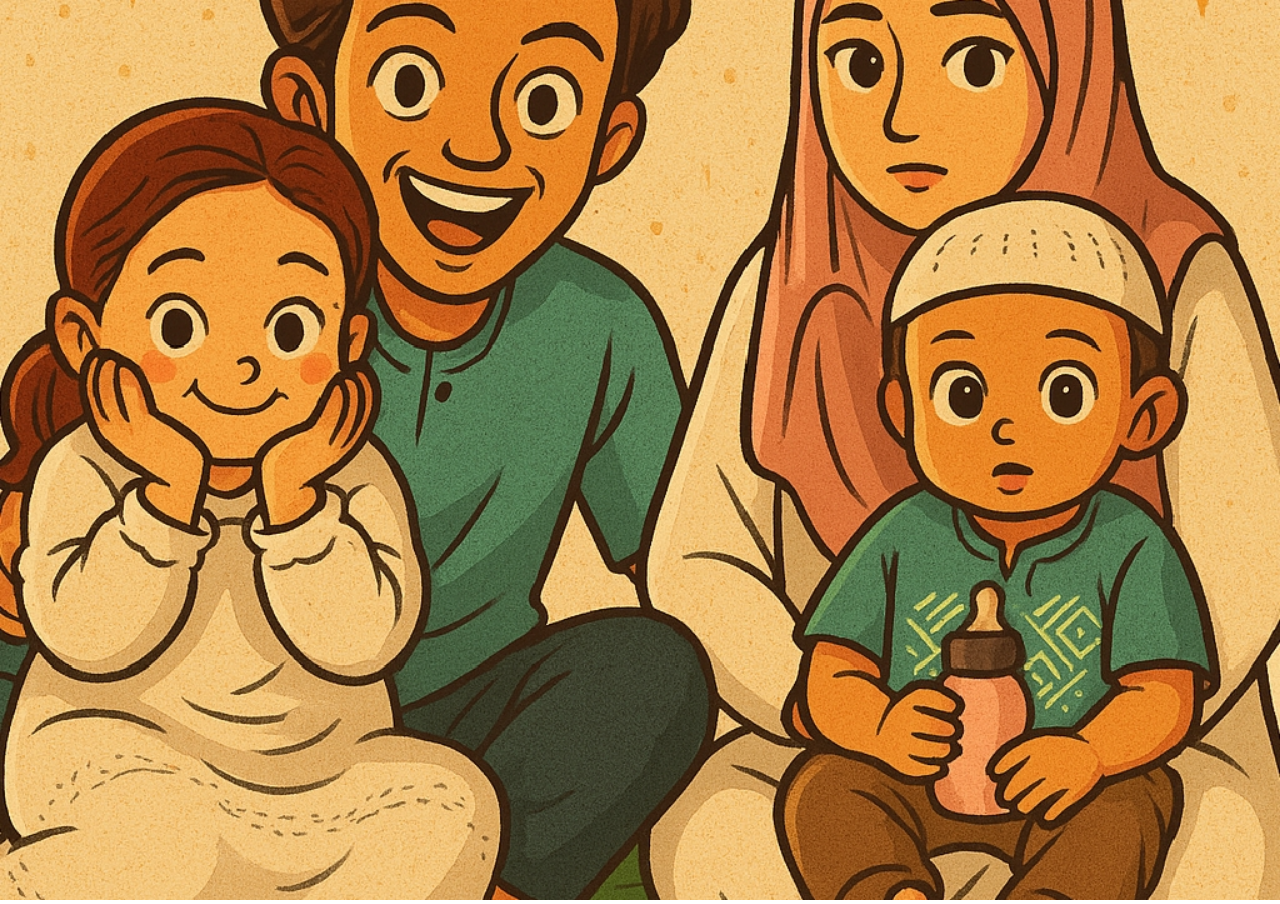
==== index.html @ e2adc7dc "Initial commit Azcha Home" ====
<!DOCTYPE html>
<html lang="id">
<head>
  <meta charset="UTF-8">
  <meta name="viewport" content="width=device-width, initial-scale=1.0">
  <title>Azcha Home</title>
  <link rel="stylesheet" href="style.css">
</head>
<body>
  <!-- Loading Screen -->
  <div id="loading">
    <img src="assets/menu/loadscreen.jpg" alt="Loading" class="full-screen">
  </div>

  <!-- Main Content -->
  <div id="main-content" class="hidden">
    <!-- Background -->
    <img src="assets/menu/background1.jpg" class="background">

    <!-- Banner atas + profil -->
    <div class="banner-top">
      <img src="assets/menu/banner1.jpg" class="banner">
      <img src="assets/menu/profile.png" class="profile" onclick="alert('Profil clicked!')">
    </div>

    <!-- Grid 4 icon -->
    <div class="grid-container">
      <div class="grid-item" onclick="iconClicked(this)">
        <img src="assets/menu/icon1.png">
        <span>Belajar</span>
      </div>
      <div class="grid-item" onclick="iconClicked(this)">
        <img src="assets/menu/icon2.png">
        <span>Moment</span>
      </div>
      <div class="grid-item" onclick="iconClicked(this)">
        <img src="assets/menu/icon3.png">
        <span>Tontonan Baik</span>
      </div>
      <div class="grid-item" onclick="iconClicked(this)">
        <img src="assets/menu/icon4.png">
        <span>Membantu Ibu</span>
      </div>
    </div>

    <!-- Banner bawah -->
    <div class="banner-bottom">
      <img src="assets/menu/banner2.jpg" class="banner">
    </div>
  </div>

  <script src="script.js"></script>
</body>
</html>
---- style.css ----
body, html {
  margin: 0;
  padding: 0;
  font-family: Arial, sans-serif;
}

.hidden { display: none; }

.full-screen {
  width: 100%;
  height: 100vh;
  object-fit: cover;
}

.background {
  position: fixed;
  width: 100%;
  height: 100vh;
  object-fit: cover;
  z-index: -1;
}

.banner-top {
  position: relative;
}

.banner {
  width: 100%;
  display: block;
}

.profile {
  width: 50px;
  height: 50px;
  position: absolute;
  top: 10px;
  right: 10px;
  cursor: pointer;
}

.grid-container {
  display: grid;
  grid-template-columns: repeat(2, 1fr);
  gap: 20px;
  padding: 20px;
}

.grid-item {
  text-align: center;
  cursor: pointer;
  transition: transform 0.2s;
}

.grid-item img {
  width: 100px;
  height: 100px;
}

.grid-item span {
  display: block;
  margin-top: 8px;
  font-weight: bold;
}

.banner-bottom {
  margin-top: 20px;
}
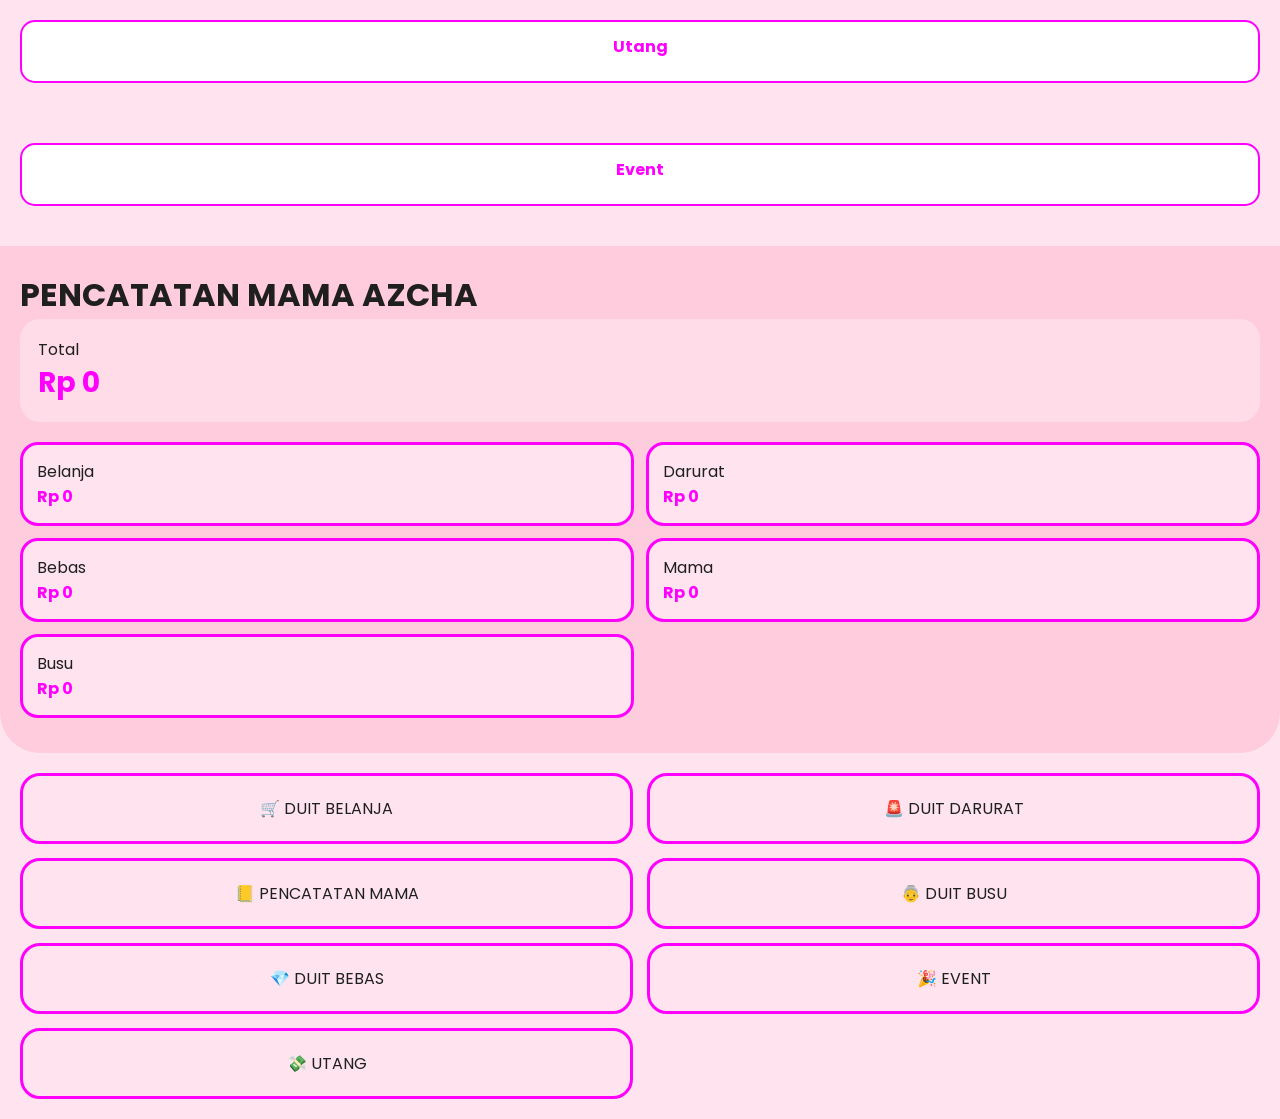
==== commit d1652f79: "Rename Catatan 2 mama.html to index.html" ====
--- a/index.html
+++ b/index.html
@@ -1,54 +1,703 @@
 <!DOCTYPE html>
 <html lang="id">
 <head>
-  <meta charset="UTF-8">
-  <meta name="viewport" content="width=device-width, initial-scale=1.0">
-  <title>Azcha Home</title>
-  <link rel="stylesheet" href="style.css">
+  <link rel="manifest" href="manifest.json">
+<meta name="theme-color" content="#ff00ff">
+<link rel="apple-touch-icon" href="logo192.png">
+<meta charset="UTF-8">
+<meta name="viewport" content="width=device-width, initial-scale=1.0">
+<title>Pencatatan Mama Azcha</title>
+
+<link href="https://fonts.googleapis.com/css2?family=Poppins:wght@400;600;700&display=swap" rel="stylesheet">
+
+<style>
+* { margin:0; padding:0; box-sizing:border-box; font-family:'Poppins', sans-serif; }
+body { background:#ffe4f0; color:#1f1f1f; }
+
+/* HEADER */
+.header {
+  padding:25px 20px 35px;
+  background:#ffccdd;
+  border-radius:0 0 40px 40px;
+}
+
+/* EVENT LIST di atas saldo */
+.event-wrapper {
+  padding:20px;
+  margin-bottom:20px;
+}
+
+.event-card {
+  background:white;
+  border:2px solid #ff00ff;
+  border-radius:15px;
+  padding:12px;
+}
+
+.event-title {
+  font-weight:700;
+  margin-bottom:10px;
+  color:#ff00ff;
+  text-align:center;
+}
+
+/* GRID EVENT */
+.event-grid {
+  display:grid;
+  grid-template-columns: repeat(auto-fill,minmax(120px,1fr));
+  gap:10px;
+}
+
+.event-item {
+  background:#ffe4f0;
+  border:2px solid #ff00ff;
+  border-radius:12px;
+  padding:10px;
+  text-align:center;
+  font-size:14px;
+}
+
+.event-btn {
+  margin-top:8px;
+  padding:6px 10px;
+  border:none;
+  border-radius:10px;
+  background:#ff00ff;
+  color:white;
+  cursor:pointer;
+  width:100%;
+  transition:0.2s;
+}
+
+.event-btn:hover { transform:scale(1.05); }
+
+/* SALDO */
+.total-box {
+  padding:18px;
+  border-radius:20px;
+  background:rgba(255,255,255,0.3);
+}
+
+.total-value { font-size:28px; font-weight:700; color:#ff00ff; }
+
+.saldo-grid {
+  display:grid;
+  grid-template-columns: repeat(2,1fr);
+  gap:12px;
+  margin-top:20px;
+}
+
+.card {
+  background:#ffe4f0;
+  padding:14px;
+  border-radius:18px;
+  border:3px solid #ff00ff;
+}
+
+.card-value { font-weight:700; color:#ff00ff; }
+
+/* MENU */
+.menu {
+  padding:20px;
+  display:grid;
+  grid-template-columns: repeat(2,1fr);
+  gap:14px;
+}
+
+.menu-item {
+  background:#ffe4f0;
+  padding:20px;
+  border-radius:20px;
+  text-align:center;
+  border:3px solid #ff00ff;
+  cursor:pointer;
+  position:relative;
+  overflow:hidden;
+  -webkit-tap-highlight-color: transparent;
+  transition:0.2s;
+}
+
+.menu-item:active { transform:scale(0.95); }
+
+.menu-item::after {
+  content:"";
+  position:absolute;
+  width:100px;
+  height:100px;
+  background:rgba(255,0,255,0.4);
+  border-radius:50%;
+  transform:scale(0);
+  opacity:0;
+}
+
+.menu-item:active::after {
+  transform:scale(3);
+  opacity:1;
+  transition:0.4s;
+}
+
+/* OVERLAY */
+.overlay {
+  position:fixed;
+  top:0;
+  left:0;
+  width:100%;
+  height:100%;
+  background:rgba(0,0,0,0.4);
+  backdrop-filter: blur(4px);
+  opacity:0;
+  pointer-events:none;
+  transition:0.3s;
+  z-index:998;
+}
+
+.overlay.active {
+  opacity:1;
+  pointer-events:auto;
+}
+
+/* POPUP */
+.popup {
+  position:fixed;
+  bottom:-100%;
+  left:0;
+  width:100%;
+  background:#fff0f7;
+  border-radius:25px 25px 0 0;
+  padding:20px;
+  transition:0.4s ease;
+  box-shadow:0 -10px 30px rgba(0,0,0,0.25);
+  z-index:999;
+}
+
+.popup.active {
+  bottom:0;
+}
+
+/* DRAG BAR */
+.drag-bar {
+  width:40px;
+  height:5px;
+  background:#ff00ff;
+  border-radius:10px;
+  margin:0 auto 10px;
+}
+
+/* INPUT */
+input {
+  width:100%;
+  padding:12px;
+  margin-bottom:12px;
+  border-radius:12px;
+  border:2px solid #ff00ff;
+  outline:none;
+}
+
+select {
+  width:100%;
+  padding:12px;
+  margin-bottom:12px;
+  border-radius:12px;
+  border:2px solid #ff00ff;
+  outline:none;
+  background:white;
+  font-weight:600;
+  color:#ff00ff;
+}
+
+.select-pemasukan {
+  border-color: #00c853;
+  color: #00c853;
+}
+
+.select-pengeluaran {
+  border-color: #ff1744;
+  color: #ff1744;
+}
+
+/* BUTTON */
+.btn-main {
+  width:100%;
+  padding:14px;
+  background:#ff00ff;
+  color:white;
+  border:none;
+  border-radius:14px;
+  font-weight:bold;
+  transition:0.2s;
+}
+
+.btn-main:hover { background:#e600e6; }
+
+.btn-close {
+  width:100%;
+  padding:12px;
+  margin-top:8px;
+  background:#ddd;
+  border:none;
+  border-radius:12px;
+}
+
+/* LOADING */
+.loading {
+  position:fixed;
+  inset:0;
+  background:rgba(0,0,0,0.5);
+  display:flex;
+  justify-content:center;
+  align-items:center;
+  opacity:0;
+  pointer-events:none;
+  transition:0.3s;
+  z-index:1000;
+}
+
+.loading.active { opacity:1; pointer-events:auto; }
+
+.spinner {
+  width:60px;
+  height:60px;
+  border:6px solid #fff;
+  border-top:6px solid #ff00ff;
+  border-radius:50%;
+  animation:spin 1s linear infinite;
+}
+
+@keyframes spin {
+  to { transform:rotate(360deg); }
+}
+
+/* TOAST */
+.toast {
+  position:fixed;
+  top:20px;
+  left:50%;
+  transform:translateX(-50%) translateY(-100px);
+  background:#ff00ff;
+  color:white;
+  padding:12px 20px;
+  border-radius:20px;
+  font-weight:bold;
+  transition:0.4s;
+  z-index:1001;
+}
+
+.toast.show {
+  transform:translateX(-50%) translateY(0);
+}
+</style>
 </head>
+
 <body>
-  <!-- Loading Screen -->
-  <div id="loading">
-    <img src="assets/menu/loadscreen.jpg" alt="Loading" class="full-screen">
+  
+  <div class="event-wrapper">
+  <div class="event-card">
+    <div class="event-title">Utang</div>
+    <div class="event-grid" id="utangGrid"></div>
   </div>
-
-  <!-- Main Content -->
-  <div id="main-content" class="hidden">
-    <!-- Background -->
-    <img src="assets/menu/background1.jpg" class="background">
-
-    <!-- Banner atas + profil -->
-    <div class="banner-top">
-      <img src="assets/menu/banner1.jpg" class="banner">
-      <img src="assets/menu/profile.png" class="profile" onclick="alert('Profil clicked!')">
-    </div>
-
-    <!-- Grid 4 icon -->
-    <div class="grid-container">
-      <div class="grid-item" onclick="iconClicked(this)">
-        <img src="assets/menu/icon1.png">
-        <span>Belajar</span>
-      </div>
-      <div class="grid-item" onclick="iconClicked(this)">
-        <img src="assets/menu/icon2.png">
-        <span>Moment</span>
-      </div>
-      <div class="grid-item" onclick="iconClicked(this)">
-        <img src="assets/menu/icon3.png">
-        <span>Tontonan Baik</span>
-      </div>
-      <div class="grid-item" onclick="iconClicked(this)">
-        <img src="assets/menu/icon4.png">
-        <span>Membantu Ibu</span>
-      </div>
-    </div>
-
-    <!-- Banner bawah -->
-    <div class="banner-bottom">
-      <img src="assets/menu/banner2.jpg" class="banner">
-    </div>
+</div>
+
+<div class="event-wrapper" id="eventList">
+  <div class="event-card">
+    <div class="event-title">Event</div>
+    <div class="event-grid" id="eventGrid"></div>
   </div>
-
-  <script src="script.js"></script>
+</div>
+
+<div class="header">
+  <h1>PENCATATAN MAMA AZCHA</h1>
+  <div class="total-box">
+    <div>Total</div>
+    <div class="total-value" id="total">Rp 0</div>
+  </div>
+
+  <div class="saldo-grid">
+    <div class="card"><div>Belanja</div><div class="card-value" id="belanja">Rp 0</div></div>
+    <div class="card"><div>Darurat</div><div class="card-value" id="darurat">Rp 0</div></div>
+    <div class="card"><div>Bebas</div><div class="card-value" id="bebas">Rp 0</div></div>
+    <div class="card"><div>Mama</div><div class="card-value" id="mama">Rp 0</div></div>
+    <div class="card"><div>Busu</div><div class="card-value" id="busu">Rp 0</div></div>
+  </div>
+</div>
+
+<div class="menu">
+  <div class="menu-item" onclick="openPopup('belanja')">🛒 DUIT BELANJA</div>
+  <div class="menu-item" onclick="openPopup('darurat')">🚨 DUIT DARURAT</div>
+  <div class="menu-item" onclick="openPopup('mama')">📒 PENCATATAN MAMA</div>
+  <div class="menu-item" onclick="openPopup('busu')">👵 DUIT BUSU</div>
+  <div class="menu-item" onclick="openPopup('bebas')">💎 DUIT BEBAS</div>
+  <div class="menu-item" onclick="openPopupEvent()">🎉 EVENT</div>
+ <div class="menu-item" onclick="openPopupUtang()">💸 UTANG</div>
+</div>
+
+<!-- POPUP INPUT DATA -->
+<div class="overlay" id="overlay" onclick="closePopup()"></div>
+
+<div class="popup" id="popup">
+  <div class="drag-bar"></div>
+  <h3 id="popupTitle" style="margin-bottom:10px;">Input Belanja</h3>
+
+  <input id="nama" placeholder="Nama Barang">
+ <select id="kategori">
+  <option value="pengeluaran">Pengeluaran</option>
+  <option value="pemasukan">Pemasukan</option>
+</select>
+  <input id="jumlah" type="number" placeholder="Jumlah">
+
+  <button class="btn-main" id="btnSimpan" onclick="kirimData()">SIMPAN</button>
+  <button class="btn-close" onclick="closePopup()">Tutup</button>
+</div>
+
+<!-- POPUP EVENT -->
+<div class="popup" id="popupEvent">
+  <div class="drag-bar"></div>
+  <h3 style="margin-bottom:10px;">Input Event</h3>
+
+  <input id="e_nama" placeholder="Nama Event">
+  <input id="e_tanggal" type="date">
+  <input id="e_jumlah" type="number" placeholder="Estimasi Jumlah">
+  <input id="e_catatan" placeholder="Catatan">
+
+  <button class="btn-main" onclick="kirimEvent()">SIMPAN EVENT</button>
+  <button class="btn-close" onclick="closePopup()">Tutup</button>
+</div>
+
+<!-- POPUP UTANG -->
+<div class="popup" id="popupUtang">
+  <div class="drag-bar"></div>
+  <h3 style="margin-bottom:10px;">Input Utang</h3>
+
+  <input id="u_nama" placeholder="Nama Orang">
+  <input id="u_jumlah" type="number" placeholder="Jumlah Utang">
+  <select id="u_saldo">
+  <option value="belanja">Belanja</option>
+  <option value="darurat">Darurat</option>
+  <option value="mama">Mama</option>
+  <option value="busu">Busu</option>
+  <option value="bebas">Bebas</option>
+</select>
+  <input id="u_catatan" placeholder="Catatan">
+
+  <button class="btn-main" onclick="kirimUtang()">SIMPAN UTANG</button>
+  <button class="btn-close" onclick="closePopup()">Tutup</button>
+</div>
+
+<div class="loading" id="loading">
+  <div class="spinner"></div>
+</div>
+
+<div class="toast" id="toast">Tersimpan ✔️</div>
+
+<script>
+const url = "https://script.google.com/macros/s/AKfycbw_1hm6eSxw980WlC_XaJojnOTG599ilYXjiae5oNJCYezBGyZJSK4KOFTGAFmQ0ZU0Lg/exec";
+
+const popup = document.getElementById("popup");
+const popupEvent = document.getElementById("popupEvent");
+const popupUtang = document.getElementById("popupUtang");
+const overlay = document.getElementById("overlay");
+const loading = document.getElementById("loading");
+const toast = document.getElementById("toast");
+const btnSimpan = document.getElementById("btnSimpan");
+
+const namaInput = document.getElementById("nama");
+const kategoriInput = document.getElementById("kategori");
+function updateKategoriStyle() {
+  kategoriInput.classList.remove("select-pemasukan", "select-pengeluaran");
+
+  if (kategoriInput.value === "pemasukan") {
+    kategoriInput.classList.add("select-pemasukan");
+  } else {
+    kategoriInput.classList.add("select-pengeluaran");
+  }
+}
+
+// Jalankan saat berubah
+kategoriInput.addEventListener("change", updateKategoriStyle);
+
+// Jalankan saat pertama load popup
+updateKategoriStyle();
+const jumlahInput = document.getElementById("jumlah");
+const popupTitle = document.getElementById("popupTitle");
+
+let currentType = "belanja";
+
+function openPopup(type="belanja") {
+  currentType = type;
+
+  if (type === "darurat") popupTitle.innerText = "Input Darurat";
+  else if (type === "mama") popupTitle.innerText = "Catatan Mama";
+  else if (type === "busu") popupTitle.innerText = "Catatan Busu";
+  else if (type === "bebas") popupTitle.innerText = "Catatan Bebas";
+  else popupTitle.innerText = "Input Belanja";
+
+  popup.classList.add("active");
+  overlay.classList.add("active");
+}
+
+function openPopupEvent() {
+  popupEvent.classList.add("active");
+  overlay.classList.add("active");
+}
+
+function openPopupUtang() {
+  popupUtang.classList.add("active");
+  overlay.classList.add("active");
+}
+
+function closePopup() {
+  popup.classList.remove("active");
+  popupEvent.classList.remove("active");
+  popupUtang.classList.remove("active");
+  overlay.classList.remove("active");
+}
+
+
+function showLoading(state) {
+  loading.classList.toggle("active", state);
+}
+
+function showToast(msg) {
+  toast.innerText = msg;
+  toast.classList.add("show");
+  setTimeout(()=> toast.classList.remove("show"), 2000);
+}
+
+function kirimData() {
+  const nama = namaInput.value;
+  const kategori = kategoriInput.value;
+let jumlah = Number(jumlahInput.value);
+// 🔥 LOGIKA ARUS UANG
+if (kategori === "pemasukan") {
+  jumlah = -Math.abs(jumlah); // jadi minus
+} else {
+  jumlah = Math.abs(jumlah); // tetap positif
+}
+
+  if (!nama || !kategori || !jumlah) {
+    showToast("Isi semua dulu ⚠️");
+    return;
+  }
+
+  btnSimpan.disabled = true;
+  showLoading(true);
+
+  fetch(url, {
+    method: "POST",
+    body: JSON.stringify({ 
+      nama, 
+      kategori, 
+      jumlah,
+      tipe: currentType
+    })
+  })
+  .then(res => res.text())
+  .then(() => {
+    showToast("Data diperbarui ✔️");
+
+    namaInput.value = "";
+    kategoriInput.value = "";
+    jumlahInput.value = "";
+
+    closePopup();
+    loadSaldo();
+  })
+  .catch(() => {
+    showToast("Gagal ❌");
+  })
+  .finally(() => {
+    btnSimpan.disabled = false;
+    showLoading(false);
+  });
+}
+
+function kirimEvent(){
+  const nama = document.getElementById("e_nama").value;
+  const tanggal = document.getElementById("e_tanggal").value;
+  const jumlah = document.getElementById("e_jumlah").value;
+  const catatan = document.getElementById("e_catatan").value;
+
+  if(!nama || !tanggal || !jumlah){
+    showToast("Isi semua dulu ⚠️");
+    return;
+  }
+
+  showLoading(true);
+
+  fetch(url,{
+    method:"POST",
+    body:JSON.stringify({
+      tipe:"event",
+      nama,
+      tanggal,
+      jumlah,
+      catatan
+    })
+  })
+  .then(res=>res.text())
+  .then(()=>{
+    showToast("Event ditambahkan ✔️");
+    document.getElementById("e_nama").value="";
+    document.getElementById("e_tanggal").value="";
+    document.getElementById("e_jumlah").value="";
+    document.getElementById("e_catatan").value="";
+    closePopup();
+    loadEvent();
+  })
+  .finally(()=> showLoading(false));
+}
+
+function kirimUtang(){
+  const peminjam = document.getElementById("u_nama").value;
+  const jumlah = document.getElementById("u_jumlah").value;
+  const catatan = document.getElementById("u_catatan").value;
+  const dariSaldo = document.getElementById("u_saldo").value;
+
+  if(!peminjam || !jumlah){
+    showToast("Isi semua dulu ⚠️");
+    return;
+  }
+
+  showLoading(true);
+
+  fetch(url,{
+    method:"POST",
+    body:JSON.stringify({
+      tipe:"utang",
+      peminjam,
+      jumlah,
+      catatan,
+      dariSaldo
+    })
+  })
+  .then(res=>res.text())
+  .then(()=>{
+    showToast("Utang tersimpan ✔️");
+
+    document.getElementById("u_nama").value="";
+    document.getElementById("u_jumlah").value="";
+    document.getElementById("u_catatan").value="";
+
+    closePopup();
+    loadUtang(); // 🔥 penting
+    loadSaldo(); // 🔥 update saldo
+  })
+  .catch(()=> showToast("Gagal ❌"))
+  .finally(()=> showLoading(false));
+}
+
+function formatRupiah(angka) {
+  return "Rp " + Number(angka).toLocaleString("id-ID");
+}
+
+function loadSaldo() {
+  fetch(url)
+    .then(res => res.json())
+    .then(data => {
+      document.getElementById("belanja").innerText = formatRupiah(data.belanja);
+      document.getElementById("darurat").innerText = formatRupiah(data.darurat);
+      document.getElementById("bebas").innerText = formatRupiah(data.bebas);
+      document.getElementById("mama").innerText = formatRupiah(data.mama);
+      document.getElementById("busu").innerText = formatRupiah(data.busu);
+      document.getElementById("total").innerText = formatRupiah(data.total);
+    });
+}
+
+// EVENT GRID
+function loadEvent(){
+ fetch(url+"?event=1")
+ .then(res=>res.json())
+ .then(data=>{
+   const grid = document.getElementById("eventGrid");
+   grid.innerHTML = "";
+   data.forEach(e=>{
+     if(e.status==="OPEN"){
+       const div = document.createElement("div");
+       div.className="event-item";
+       div.innerHTML = `
+        <b>${e.nama}</b><br>
+        ${e.tanggal}<br>
+        ${formatRupiah(e.jumlah)}<br>
+        <button class="event-btn" onclick="closeEvent(${e.row})">SELESAI</button>
+       `;
+       grid.appendChild(div);
+     }
+   });
+ });
+}
+
+function loadUtang(){
+ fetch(url+"?utang=1")
+ .then(res=>res.json())
+ .then(data=>{
+   const grid = document.getElementById("utangGrid");
+   grid.innerHTML = "";
+
+   data.forEach(u=>{
+     if(u.status==="OPEN"){
+       const div = document.createElement("div");
+       div.className="event-item";
+       div.innerHTML = `
+        <b>${u.peminjam}</b><br>
+        ${u.dariSaldo}<br>
+        ${formatRupiah(u.jumlah)}<br>
+        <button class="event-btn" onclick="closeUtang(${u.row}, '${u.dariSaldo}', ${u.jumlah}, '${u.peminjam}')">LUNAS</button>
+       `;
+       grid.appendChild(div);
+     }
+   });
+ });
+}
+
+function closeEvent(row){
+ fetch(url,{
+  method:"POST",
+  body:JSON.stringify({
+    tipe:"close_event",
+    row:row
+  })
+ })
+ .then(()=> {
+   loadEvent();
+   showToast("Event selesai ✔️");
+ })
+ .catch(()=> showToast("Gagal ❌"));
+}
+
+function closeUtang(row, dariSaldo, jumlah, peminjam){
+ fetch(url,{
+  method:"POST",
+  body:JSON.stringify({
+    tipe:"close_utang",
+    row:row,
+    dariSaldo:dariSaldo,
+    jumlah:jumlah,
+    peminjam:peminjam
+  })
+ })
+ .then(()=> {
+   loadUtang();
+   loadSaldo();
+   showToast("Utang lunas ✔️");
+ })
+ .catch(()=> showToast("Gagal ❌"));
+}
+
+// LOAD AWAL TANPA SPAM
+window.addEventListener('load', ()=>{
+  loadSaldo();
+  loadEvent();
+  loadUtang();
+});
+
+if ("serviceWorker" in navigator) {
+  navigator.serviceWorker.register("service-worker.js")
+    .then(() => console.log("Service Worker aktif"))
+    .catch(err => console.log("SW gagal:", err));
+}
+
+</script>
+
+
+
 </body>
-</html>+</html>
